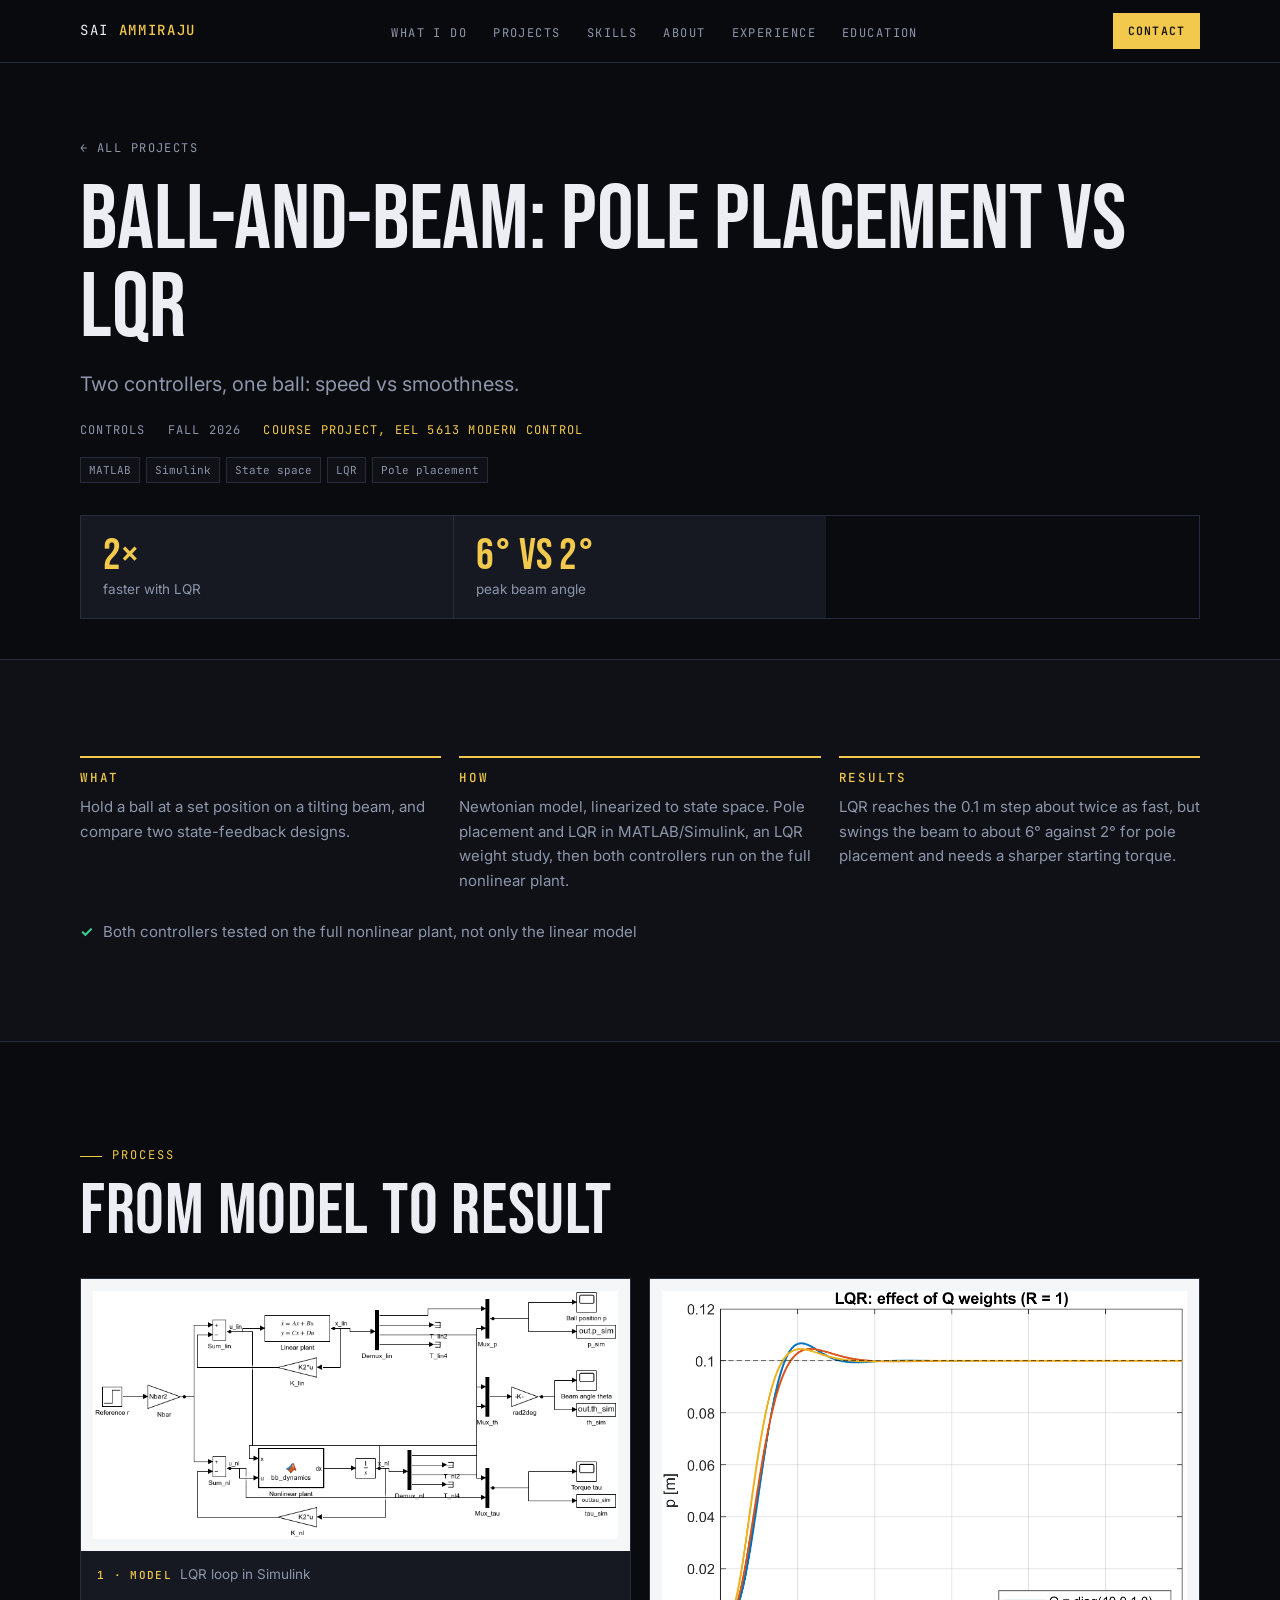
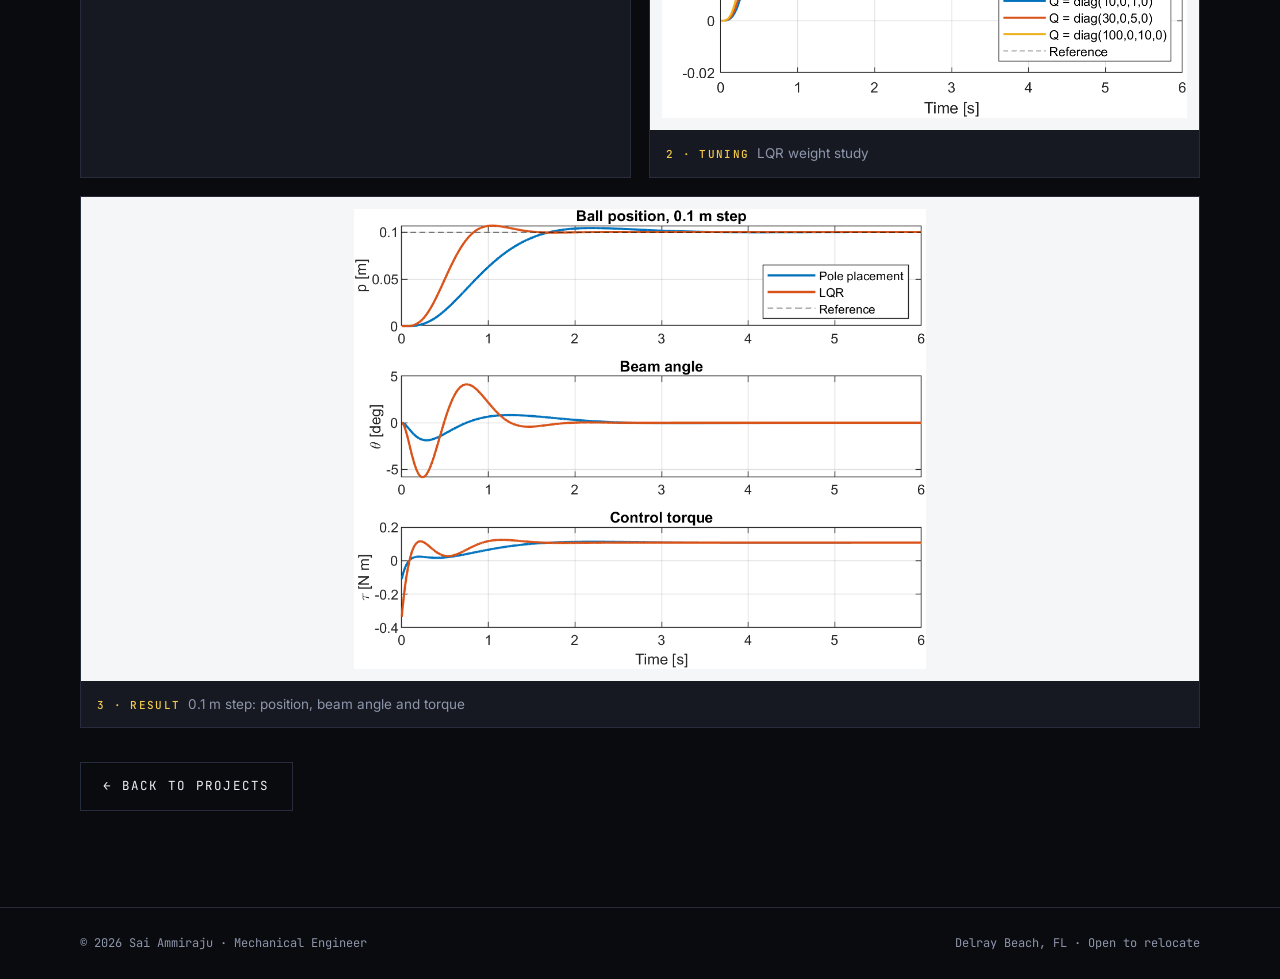
==== ballbeam.html @ 79380f09 "Add files via upload" ====
<!doctype html>
<html lang="en">
<head>
<meta charset="utf-8">
<meta name="viewport" content="width=device-width, initial-scale=1, viewport-fit=cover">
<title>Ball-and-beam: pole placement vs LQR · Sai Ammiraju</title>
<meta name="description" content="Two controllers, one ball: speed vs smoothness.">
<meta property="og:title" content="Ball-and-beam: pole placement vs LQR · Sai Ammiraju">
<meta property="og:description" content="Two controllers, one ball: speed vs smoothness.">
<link rel="preconnect" href="https://fonts.googleapis.com">
<link rel="preconnect" href="https://fonts.gstatic.com" crossorigin>
<link rel="stylesheet" href="https://fonts.googleapis.com/css2?family=Bebas+Neue&family=Inter:wght@300;400;500;600;700&family=JetBrains+Mono:wght@400;500&display=swap">
<link rel="stylesheet" href="style.css">
<link rel="icon" href="data:image/svg+xml,%3Csvg xmlns='http://www.w3.org/2000/svg' viewBox='0 0 32 32'%3E%3Crect width='32' height='32' fill='%230a0b0f'/%3E%3Ctext x='16' y='23' font-family='Arial' font-weight='700' font-size='17' text-anchor='middle' fill='%23f2c94c'%3ESA%3C/text%3E%3C/svg%3E">
</head>
<body>
<nav class="nav"><div class="wrap">
  <a class="brand" href="index.html">Sai <b>Ammiraju</b></a>
  <ul><li><a href="index.html#services">What I do</a></li><li><a href="index.html#projects">Projects</a></li><li><a href="index.html#skills">Skills</a></li><li><a href="index.html#about">About</a></li><li><a href="index.html#experience">Experience</a></li><li><a href="index.html#education">Education</a></li></ul>
  <a class="btn gold sm" href="index.html#contact">Contact</a>
</div></nav>

<header class="phead"><div class="wrap">
  <a class="back" href="index.html#projects">← All projects</a>
  <h1>Ball-and-beam: pole placement vs LQR</h1>
  <p class="hook">Two controllers, one ball: speed vs smoothness.</p>
  <div class="meta"><span>Controls</span><span>Fall 2026</span><span class="role">Course project, EEL 5613 Modern Control</span></div>
  <div class="tags" style="margin-top:16px"><span>MATLAB</span><span>Simulink</span><span>State space</span><span>LQR</span><span>Pole placement</span></div>
  <div class="kpis"><div class="kpi"><div class="n">2×</div><div class="l">faster with LQR</div></div><div class="kpi"><div class="n">6° vs 2°</div><div class="l">peak beam angle</div></div></div>
  
</div></header>
<section class="alt"><div class="wrap">
  <div class="whr">
    <div><h3>What</h3><p>Hold a ball at a set position on a tilting beam, and compare two state-feedback designs.</p></div>
    <div><h3>How</h3><p>Newtonian model, linearized to state space. Pole placement and LQR in MATLAB/Simulink, an LQR weight study, then both controllers run on the full nonlinear plant.</p></div>
    <div><h3>Results</h3><p>LQR reaches the 0.1 m step about twice as fast, but swings the beam to about 6° against 2° for pole placement and needs a sharper starting torque.</p></div>
  </div>
  
  <div class="checks"><div>Both controllers tested on the full nonlinear plant, not only the linear model</div></div>
</div></section>
<section><div class="wrap">
  <span class="eyebrow">Process</span>
  <h2 class="sec">From model to result</h2>
  <div class="process"><figure class=""><div class="fr"><img src="ballbeam_simulink.png" alt="LQR loop in Simulink" loading="lazy"></div><figcaption><b>1 · Model</b>LQR loop in Simulink</figcaption></figure><figure class=""><div class="fr"><img src="ballbeam_weights.png" alt="LQR weight study" loading="lazy"></div><figcaption><b>2 · Tuning</b>LQR weight study</figcaption></figure><figure class="wide"><div class="fr"><img src="ballbeam_pp_lqr.png" alt="0.1 m step: position, beam angle and torque" loading="lazy"></div><figcaption><b>3 · Result</b>0.1 m step: position, beam angle and torque</figcaption></figure></div>
  <div class="cta" style="margin-top:34px"><a class="btn" href="index.html#projects">← Back to projects</a></div>
</div></section>
<footer><div class="wrap"><span>© 2026 Sai Ammiraju · Mechanical Engineer</span><span>Delray Beach, FL · Open to relocate</span></div></footer>
</body>
</html>
---- style.css ----
/* Dark engineering portfolio: black ground, gold accent, condensed display type */
:root {
  --bg: #0a0b0f;
  --bg2: #0f1117;
  --surface: #161922;
  --surface2: #1c2030;
  --border: #272c3d;
  --accent: #f2c94c;
  --accent-ink: #14120a;
  --text: #eceef4;
  --muted: #8e96ab;
  --blue: #5aa2ff;
  --green: #3fcf8e;
  --display: "Bebas Neue", Impact, "Arial Narrow", sans-serif;
  --body: "Inter", system-ui, -apple-system, "Segoe UI", sans-serif;
  --mono: "JetBrains Mono", ui-monospace, Consolas, monospace;
  color-scheme: dark;
}
* { box-sizing: border-box; }
html { scroll-behavior: smooth; }
body { margin: 0; background: var(--bg); color: var(--text); font-family: var(--body); font-size: 16px; line-height: 1.65; -webkit-font-smoothing: antialiased; }
img, video { max-width: 100%; display: block; }
a { color: var(--accent); }
a:focus-visible, button:focus-visible { outline: 2px solid var(--accent); outline-offset: 3px; }
.wrap { max-width: 1160px; margin: 0 auto; padding-left: max(20px, env(safe-area-inset-left, 0px)); padding-right: max(20px, env(safe-area-inset-right, 0px)); }
.mono { font-family: var(--mono); }
.eyebrow { font-family: var(--mono); font-size: 12px; letter-spacing: .16em; text-transform: uppercase; color: var(--accent); display: inline-flex; align-items: center; gap: 10px; }
.eyebrow::before { content: ""; width: 22px; height: 1px; background: var(--accent); }
h1, h2, h3 { margin: 0; line-height: 1; font-weight: 400; }
h2.sec { font-family: var(--display); font-size: clamp(44px, 7vw, 72px); letter-spacing: .01em; margin-top: 10px; }
.lead { color: var(--muted); max-width: 58ch; margin: 12px 0 0; }
section { padding-block: 96px; border-top: 1px solid var(--border); }
section.alt { background: var(--bg2); }

/* Nav */
.nav { position: sticky; top: 0; z-index: 20; background: rgba(10, 11, 15, .88); backdrop-filter: blur(10px); border-bottom: 1px solid var(--border); }
.nav .wrap { display: flex; align-items: center; justify-content: space-between; gap: 16px; height: 62px; }
.brand { font-family: var(--mono); font-size: 14px; letter-spacing: .12em; color: var(--text); text-decoration: none; text-transform: uppercase; }
.brand b { color: var(--accent); font-weight: 500; }
.nav ul { display: flex; gap: 26px; list-style: none; margin: 0; padding: 0; }
.nav ul a { color: var(--muted); text-decoration: none; font-family: var(--mono); font-size: 12px; letter-spacing: .12em; text-transform: uppercase; }
.nav ul a:hover { color: var(--text); }
.btn { display: inline-flex; align-items: center; gap: 8px; font-family: var(--mono); font-size: 12.5px; letter-spacing: .1em; text-transform: uppercase; text-decoration: none; padding: 13px 22px; border: 1px solid var(--border); color: var(--text); background: transparent; cursor: pointer; transition: border-color .15s, background .15s; }
.btn:hover { border-color: var(--accent); }
.btn.gold { background: var(--accent); color: var(--accent-ink); border-color: var(--accent); font-weight: 600; }
.btn.gold:hover { background: #ffd866; }
.btn.sm { padding: 8px 14px; font-size: 11.5px; }
@media (max-width: 900px) { .nav ul { display: none; } }

/* Hero */
.hero { padding-block: 90px 80px; position: relative; overflow: hidden; border-top: 0; }
.hero::before { content: ""; position: absolute; inset: -20% -10% auto auto; width: 620px; height: 620px; background: radial-gradient(circle, rgba(242,201,76,.10), transparent 62%); pointer-events: none; }
.hero .wrap { display: grid; grid-template-columns: minmax(0, 1.25fr) minmax(0, .75fr); gap: 40px; align-items: center; position: relative; }
.badge { display: inline-flex; align-items: center; gap: 8px; font-family: var(--mono); font-size: 11.5px; letter-spacing: .12em; text-transform: uppercase; color: var(--accent); border: 1px solid rgba(242,201,76,.35); background: rgba(242,201,76,.06); padding: 7px 12px; }
.badge i { width: 7px; height: 7px; border-radius: 50%; background: var(--green); box-shadow: 0 0 0 4px rgba(63,207,142,.15); }
.hero h1 { font-family: var(--display); font-size: clamp(76px, 13vw, 150px); line-height: .88; letter-spacing: .01em; margin-top: 26px; }
.hero h1 span { display: block; color: var(--accent); }
.hero .role { font-size: clamp(20px, 2.6vw, 27px); color: var(--muted); letter-spacing: .06em; margin-top: 22px; font-weight: 300; }
.hero p.intro { max-width: 54ch; color: var(--muted); margin: 22px 0 0; }
.hero p.intro b { color: var(--text); font-weight: 600; }
.cta { display: flex; flex-wrap: wrap; gap: 12px; margin-top: 30px; }
.stats { display: flex; flex-wrap: wrap; gap: 18px 44px; margin-top: 44px; padding-top: 26px; border-top: 1px solid var(--border); }
.stat .n { font-family: var(--display); font-size: 46px; line-height: 1; font-variant-numeric: tabular-nums; }
.stat .n sup { color: var(--accent); font-size: 22px; vertical-align: top; }
.stat .l { font-family: var(--mono); font-size: 11px; letter-spacing: .12em; text-transform: uppercase; color: var(--muted); }

/* Tool orbit */
.orbit { position: relative; width: 100%; max-width: 380px; aspect-ratio: 1; margin: 0 auto; }
.orbit .ring { position: absolute; inset: 8%; border: 1px dashed var(--border); border-radius: 50%; }
.orbit .ring.in { inset: 30%; border-style: solid; }
.orbit .core { position: absolute; inset: 38%; border-radius: 50%; background: var(--surface); border: 1px solid var(--border); display: grid; place-items: center; text-align: center; }
.orbit .core b { font-family: var(--display); font-size: 30px; color: var(--accent); line-height: .9; }
.orbit .core small { font-family: var(--mono); font-size: 9.5px; letter-spacing: .12em; color: var(--muted); text-transform: uppercase; }
.orbit .spin { position: absolute; inset: 0; animation: spin 60s linear infinite; }
.tool { position: absolute; transform: translate(-50%, -50%); }
.tool span { display: block; font-family: var(--mono); font-size: 11.5px; padding: 6px 10px; background: var(--surface2); border: 1px solid var(--border); color: var(--text); white-space: nowrap; animation: spin 60s linear infinite reverse; }
@keyframes spin { to { transform: rotate(360deg); } }
@media (prefers-reduced-motion: reduce) { .orbit .spin, .tool span { animation: none; } html { scroll-behavior: auto; } }

/* Services */
.services { display: grid; grid-template-columns: repeat(4, minmax(0, 1fr)); margin-top: 44px; border: 1px solid var(--border); }
.svc { padding: 28px 24px; border-right: 1px solid var(--border); display: grid; gap: 12px; align-content: start; background: var(--surface); }
.svc:last-child { border-right: 0; }
.svc .ic { width: 38px; height: 38px; display: grid; place-items: center; border: 1px solid var(--border); color: var(--accent); }
.svc h3 { font-size: 18px; font-weight: 600; line-height: 1.25; }
.svc p { margin: 0; color: var(--muted); font-size: 14.5px; }
.tags { display: flex; flex-wrap: wrap; gap: 6px; }
.tags span { font-family: var(--mono); font-size: 11px; padding: 3px 8px; border: 1px solid var(--border); color: var(--muted); background: var(--bg2); }

/* Projects */
.p-top { display: flex; flex-wrap: wrap; align-items: flex-end; justify-content: space-between; gap: 20px; }
.filters { display: flex; flex-wrap: wrap; gap: 6px; }
.filters button { font-family: var(--mono); font-size: 11.5px; letter-spacing: .1em; text-transform: uppercase; padding: 8px 14px; border: 1px solid var(--border); background: transparent; color: var(--muted); cursor: pointer; }
.filters button[aria-pressed="true"] { background: var(--accent); color: var(--accent-ink); border-color: var(--accent); font-weight: 600; }
.grid { display: grid; grid-template-columns: repeat(3, minmax(0, 1fr)); gap: 18px; margin-top: 36px; }
.card { background: var(--surface); border: 1px solid var(--border); display: grid; grid-template-rows: auto 1fr; text-decoration: none; color: var(--text); transition: border-color .15s, transform .15s; }
.card:hover { border-color: var(--accent); transform: translateY(-3px); }
.card.big { grid-column: span 2; }
.card .thumb { position: relative; aspect-ratio: 16 / 10; background: #f4f6f8; overflow: hidden; border-bottom: 1px solid var(--border); }
.card.big .thumb { aspect-ratio: 16 / 8; }
.card .thumb img { width: 100%; height: 100%; object-fit: contain; padding: 10px; }
.card .thumb img.cover { object-fit: cover; padding: 0; }
.card .cat { position: absolute; top: 12px; right: 12px; font-family: var(--mono); font-size: 10.5px; letter-spacing: .12em; text-transform: uppercase; background: rgba(10,11,15,.85); color: var(--accent); padding: 4px 8px; border: 1px solid var(--border); }
.card .body { padding: 20px 22px 22px; display: grid; gap: 10px; align-content: start; }
.card h3 { font-size: 19px; font-weight: 600; line-height: 1.3; }
.card p { margin: 0; color: var(--muted); font-size: 14.5px; }
.card .hl { font-family: var(--display); font-size: 30px; color: var(--accent); line-height: 1; }
.card .more { font-family: var(--mono); font-size: 11.5px; letter-spacing: .12em; text-transform: uppercase; color: var(--accent); }
.card[hidden] { display: none; }

/* Skills */
.skills { display: grid; grid-template-columns: minmax(0, 1.1fr) minmax(0, .9fr); gap: 48px; margin-top: 44px; }
.sgroup { margin-bottom: 28px; }
.sgroup h4 { margin: 0 0 12px; font-family: var(--mono); font-size: 11.5px; letter-spacing: .14em; text-transform: uppercase; color: var(--muted); font-weight: 500; }
.srow { border-left: 2px solid var(--accent); padding: 4px 0 4px 14px; margin-bottom: 12px; }
.srow b { display: block; font-size: 15px; }
.srow span { color: var(--muted); font-size: 13.5px; }
.toolgrid { display: grid; grid-template-columns: repeat(3, minmax(0, 1fr)); gap: 10px; }
.toolbox { background: var(--surface); border: 1px solid var(--border); padding: 16px 10px; text-align: center; display: grid; gap: 6px; }
.toolbox b { font-family: var(--display); font-size: 24px; letter-spacing: .03em; color: var(--text); font-weight: 400; }
.toolbox span { font-family: var(--mono); font-size: 10.5px; color: var(--muted); text-transform: uppercase; letter-spacing: .08em; }
.chips { display: flex; flex-wrap: wrap; gap: 8px; margin-top: 18px; }
.chips span { font-size: 13px; padding: 6px 12px; border: 1px solid var(--border); background: var(--surface); }

/* About */
.about { display: grid; grid-template-columns: minmax(0, 340px) minmax(0, 1fr); gap: 48px; margin-top: 44px; align-items: start; }
.profile { background: var(--surface); border: 1px solid var(--border); padding: 28px; display: grid; gap: 16px; }
.avatar { width: 84px; height: 84px; border-radius: 50%; background: var(--surface2); border: 2px solid var(--accent); display: grid; place-items: center; font-family: var(--display); font-size: 36px; color: var(--accent); overflow: hidden; }
.avatar img { width: 100%; height: 100%; object-fit: cover; }
.profile h3 { font-size: 20px; font-weight: 600; }
.profile .sub { font-family: var(--mono); font-size: 11px; letter-spacing: .12em; color: var(--accent); text-transform: uppercase; }
.facts { list-style: none; margin: 0; padding: 0; display: grid; gap: 10px; font-size: 14px; color: var(--muted); }
.facts li { display: flex; gap: 10px; }
.facts li::before { content: "▸"; color: var(--accent); }
.about h2.sec { margin-top: 0; }
.about p { color: var(--muted); max-width: 64ch; }
.about p b { color: var(--text); }
.pillars { display: grid; grid-template-columns: repeat(2, minmax(0, 1fr)); gap: 12px; margin-top: 24px; }
.pillar { border: 1px solid var(--border); background: var(--surface); padding: 16px 18px; }
.pillar b { display: block; font-size: 15px; margin-bottom: 4px; }
.pillar span { color: var(--muted); font-size: 13.5px; }

/* Timeline */
.timeline { margin-top: 44px; border-left: 1px solid var(--border); margin-left: 6px; display: grid; gap: 36px; }
.ti { position: relative; padding-left: 30px; }
.ti::before { content: ""; position: absolute; left: -6px; top: 6px; width: 11px; height: 11px; background: var(--accent); border-radius: 50%; box-shadow: 0 0 0 5px rgba(242,201,76,.12); }
.ti .when { font-family: var(--mono); font-size: 11.5px; letter-spacing: .12em; text-transform: uppercase; color: var(--accent); }
.ti h3 { font-size: 21px; font-weight: 600; margin-top: 6px; line-height: 1.3; }
.ti .org { color: var(--muted); font-size: 14.5px; margin-top: 2px; }
.ti ul { margin: 10px 0 0; padding-left: 18px; color: var(--muted); font-size: 14.5px; max-width: 72ch; }
.ti .tags { margin-top: 12px; }

/* Contact */
.contact { display: grid; grid-template-columns: minmax(0, 1.2fr) minmax(0, .8fr); gap: 48px; align-items: center; }
.contact h2 { font-family: var(--display); font-size: clamp(54px, 9vw, 96px); line-height: .92; }
.contact h2 span { color: var(--accent); display: block; }
.contact p { color: var(--muted); max-width: 52ch; }
.links { display: grid; gap: 10px; }
.link { display: flex; align-items: center; gap: 14px; padding: 16px 18px; background: var(--surface); border: 1px solid var(--border); text-decoration: none; color: var(--text); }
.link:hover { border-color: var(--accent); }
.link .k { font-family: var(--mono); font-size: 10.5px; letter-spacing: .12em; text-transform: uppercase; color: var(--muted); display: block; }
.link .ico { width: 34px; height: 34px; display: grid; place-items: center; background: var(--bg2); border: 1px solid var(--border); color: var(--accent); font-family: var(--mono); font-size: 12px; flex: none; }
.open { margin-top: 18px; display: inline-flex; align-items: center; gap: 8px; font-family: var(--mono); font-size: 11.5px; color: var(--green); border: 1px solid rgba(63,207,142,.35); padding: 6px 12px; }

footer { border-top: 1px solid var(--border); padding-block: 26px; }
footer .wrap { display: flex; flex-wrap: wrap; justify-content: space-between; gap: 10px; font-family: var(--mono); font-size: 12px; color: var(--muted); }

/* Project detail pages */
.phead { padding-block: 70px 40px; border-top: 0; }
.back { font-family: var(--mono); font-size: 12px; letter-spacing: .12em; text-transform: uppercase; color: var(--muted); text-decoration: none; }
.back:hover { color: var(--accent); }
.phead h1 { font-family: var(--display); font-size: clamp(48px, 8vw, 92px); line-height: .95; margin-top: 18px; }
.phead .hook { font-size: 20px; color: var(--muted); max-width: 60ch; margin-top: 16px; }
.meta { display: flex; flex-wrap: wrap; gap: 8px 22px; margin-top: 20px; font-family: var(--mono); font-size: 12px; letter-spacing: .1em; text-transform: uppercase; color: var(--muted); }
.meta .role { color: var(--accent); }
.kpis { display: grid; grid-template-columns: repeat(3, minmax(0, 1fr)); border: 1px solid var(--border); margin-top: 32px; }
.kpi { padding: 18px 22px; border-right: 1px solid var(--border); background: var(--surface); }
.kpi:last-child { border-right: 0; }
.kpi .n { font-family: var(--display); font-size: 44px; color: var(--accent); line-height: 1; }
.kpi .l { color: var(--muted); font-size: 13.5px; }
.pvideo { margin-top: 32px; border: 1px solid var(--border); background: #000; }
.pvideo video { width: 100%; aspect-ratio: 16/9; }
.whr { display: grid; grid-template-columns: repeat(3, minmax(0, 1fr)); gap: 18px; }
.whr div { border-top: 2px solid var(--accent); padding-top: 14px; }
.whr h3 { font-family: var(--mono); font-size: 12.5px; letter-spacing: .14em; text-transform: uppercase; color: var(--accent); font-weight: 500; }
.whr p { color: var(--muted); font-size: 15px; margin: 10px 0 0; }
.process { display: grid; grid-template-columns: repeat(2, minmax(0, 1fr)); gap: 18px; margin-top: 30px; }
.process figure { margin: 0; background: var(--surface); border: 1px solid var(--border); }
.process figure.wide { grid-column: 1 / -1; }
.process .fr { background: #f4f6f8; padding: 12px; display: grid; place-items: center; }
.process .fr img { max-height: 460px; width: auto; }
.process figcaption { padding: 12px 16px; font-size: 13.5px; color: var(--muted); }
.process figcaption b { font-family: var(--mono); font-size: 11px; letter-spacing: .12em; text-transform: uppercase; color: var(--accent); margin-right: 8px; font-weight: 500; }
.tbl { overflow-x: auto; margin-top: 26px; border: 1px solid var(--border); }
.tbl table { width: 100%; border-collapse: collapse; font-size: 14.5px; font-variant-numeric: tabular-nums; }
.tbl th, .tbl td { padding: 11px 16px; text-align: left; border-bottom: 1px solid var(--border); white-space: nowrap; }
.tbl th { font-family: var(--mono); font-size: 11px; letter-spacing: .1em; text-transform: uppercase; color: var(--muted); background: var(--surface); font-weight: 500; }
.checks { margin-top: 26px; display: grid; gap: 8px; }
.checks div { display: flex; gap: 10px; color: var(--muted); font-size: 15px; }
.checks div::before { content: "✓"; color: var(--green); font-weight: 700; }

@media (max-width: 900px) {
  .hero .wrap, .skills, .about, .contact { grid-template-columns: minmax(0, 1fr); }
  .orbit { max-width: 300px; }
  .services { grid-template-columns: repeat(2, minmax(0, 1fr)); }
  .svc:nth-child(2) { border-right: 0; }
  .svc:nth-child(-n+2) { border-bottom: 1px solid var(--border); }
  .grid { grid-template-columns: repeat(2, minmax(0, 1fr)); }
  .whr { grid-template-columns: minmax(0, 1fr); }
  section { padding-block: 72px; }
}
@media (max-width: 600px) {
  .services, .grid, .process, .pillars, .kpis { grid-template-columns: minmax(0, 1fr); }
  .svc { border-right: 0; border-bottom: 1px solid var(--border); }
  .card.big { grid-column: auto; }
  .card.big .thumb { aspect-ratio: 16 / 10; }
  .kpi { border-right: 0; border-bottom: 1px solid var(--border); }
  .toolgrid { grid-template-columns: repeat(2, minmax(0, 1fr)); }
  .stats { gap: 18px 30px; }
}
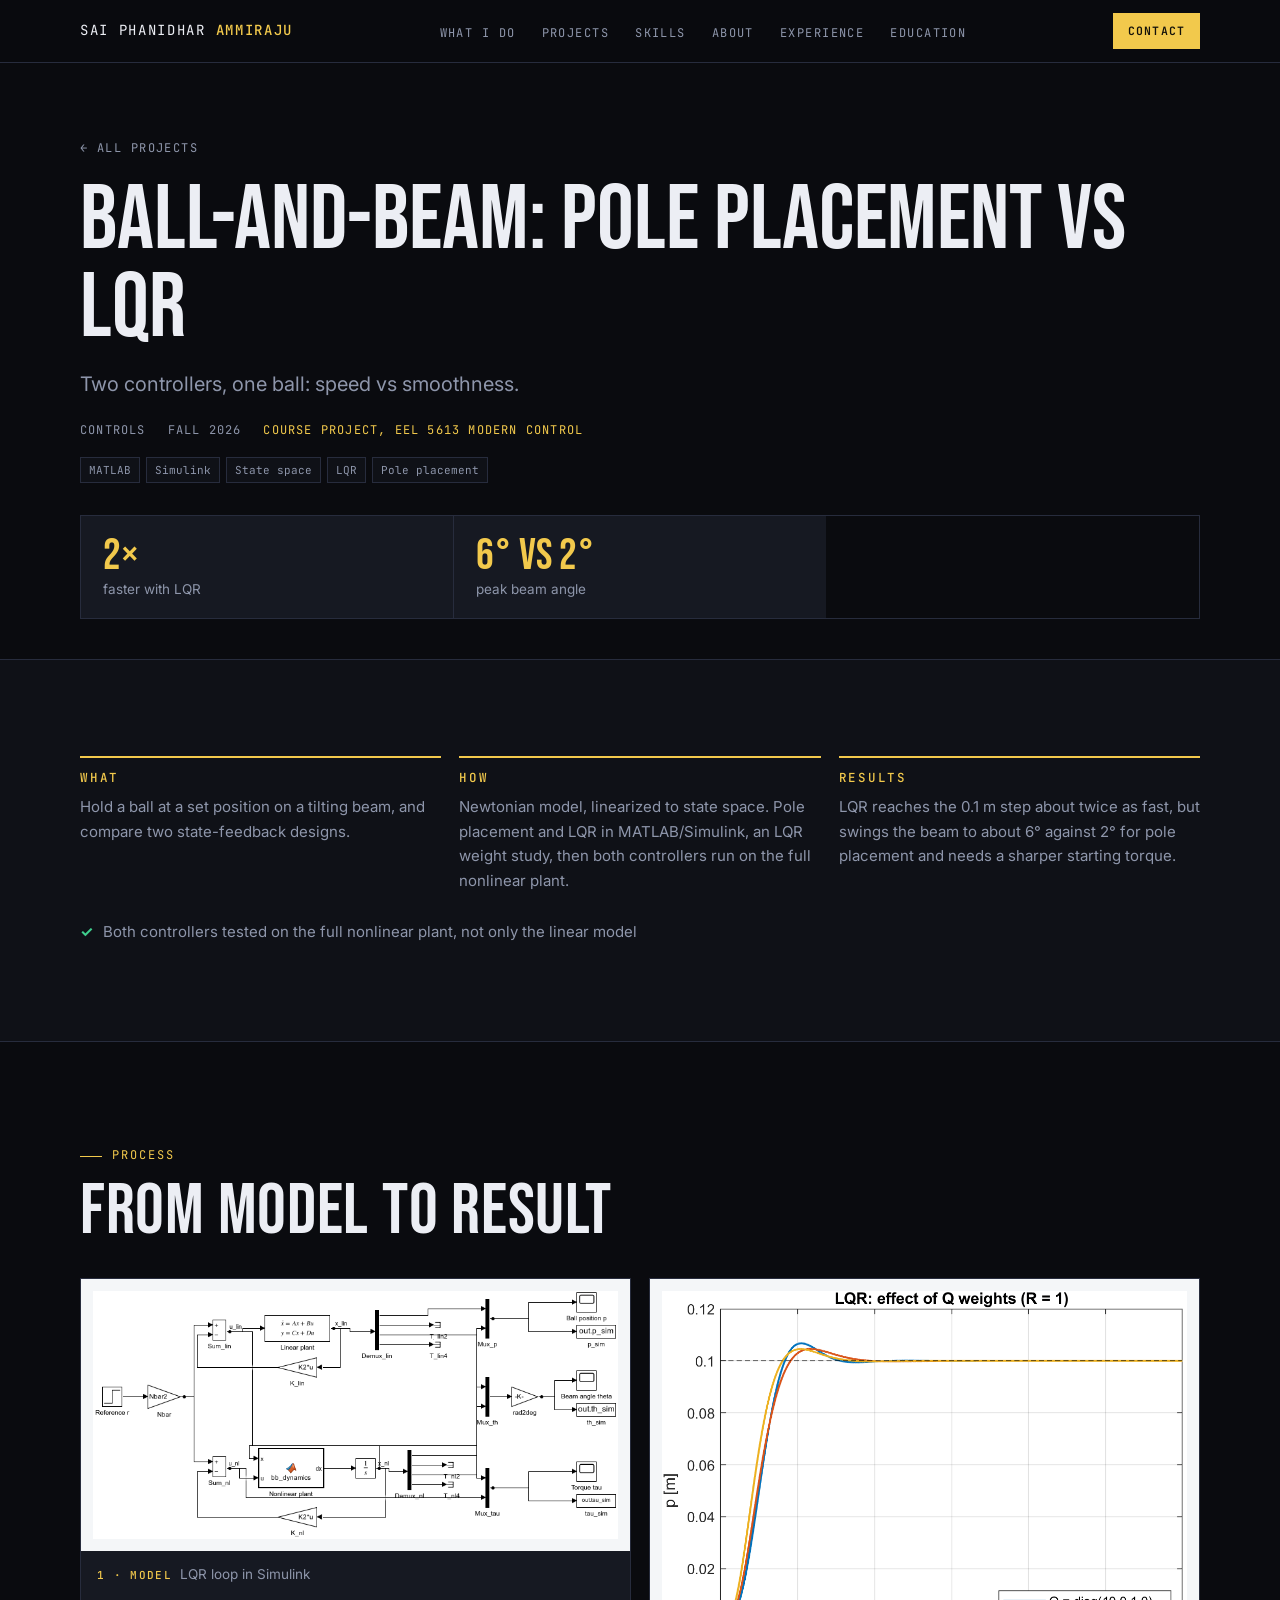
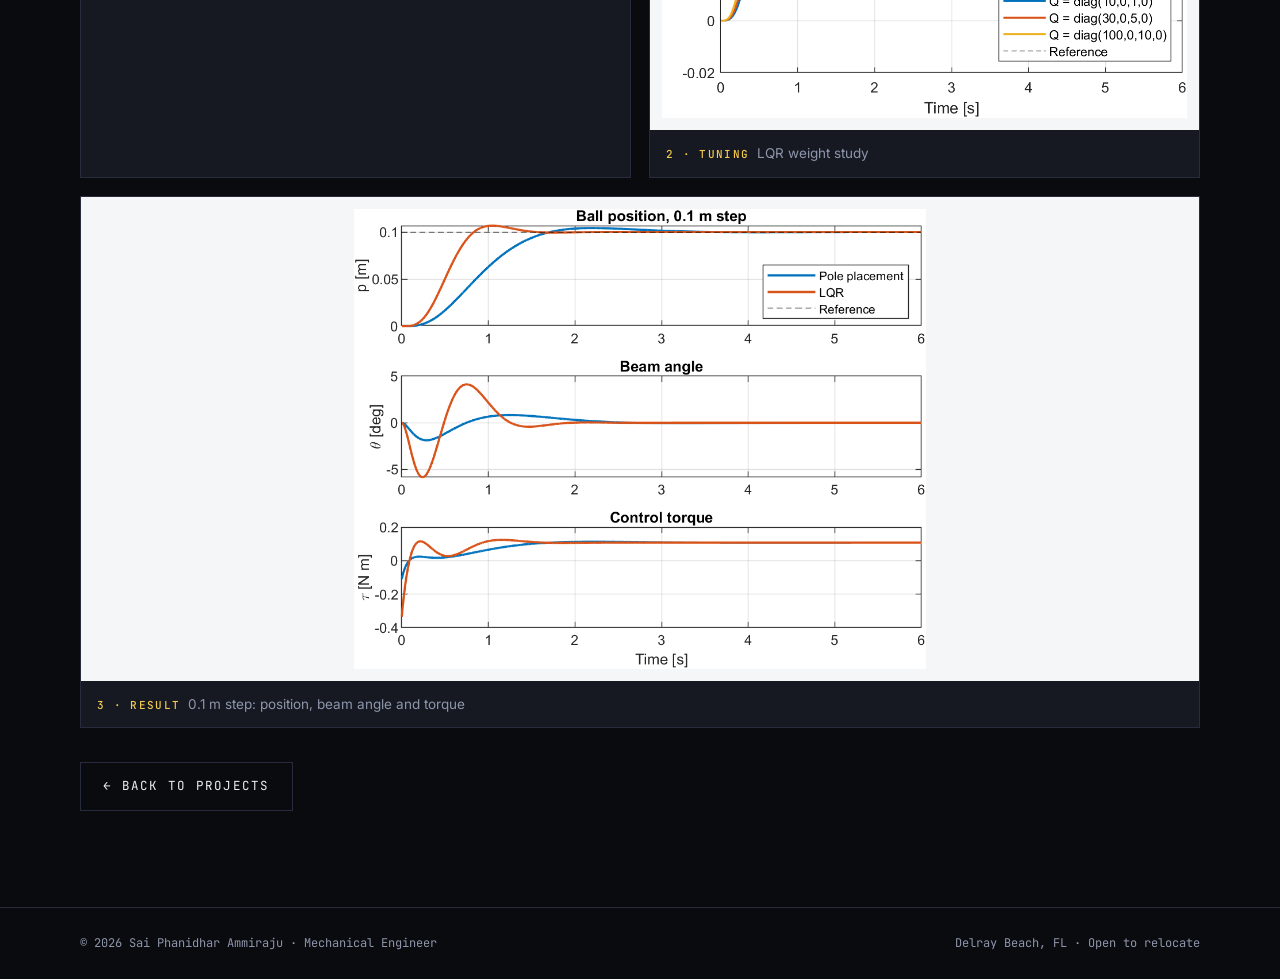
==== commit 8288cc00: "Update ballbeam.html" ====
--- a/ballbeam.html
+++ b/ballbeam.html
@@ -3,9 +3,9 @@
 <head>
 <meta charset="utf-8">
 <meta name="viewport" content="width=device-width, initial-scale=1, viewport-fit=cover">
-<title>Ball-and-beam: pole placement vs LQR · Sai Ammiraju</title>
+<title>Ball-and-beam: pole placement vs LQR · Sai Phanidhar Ammiraju</title>
 <meta name="description" content="Two controllers, one ball: speed vs smoothness.">
-<meta property="og:title" content="Ball-and-beam: pole placement vs LQR · Sai Ammiraju">
+<meta property="og:title" content="Ball-and-beam: pole placement vs LQR · Sai Phanidhar Ammiraju">
 <meta property="og:description" content="Two controllers, one ball: speed vs smoothness.">
 <link rel="preconnect" href="https://fonts.googleapis.com">
 <link rel="preconnect" href="https://fonts.gstatic.com" crossorigin>
@@ -15,7 +15,7 @@
 </head>
 <body>
 <nav class="nav"><div class="wrap">
-  <a class="brand" href="index.html">Sai <b>Ammiraju</b></a>
+  <a class="brand" href="index.html">Sai Phanidhar <b>Ammiraju</b></a>
   <ul><li><a href="index.html#services">What I do</a></li><li><a href="index.html#projects">Projects</a></li><li><a href="index.html#skills">Skills</a></li><li><a href="index.html#about">About</a></li><li><a href="index.html#experience">Experience</a></li><li><a href="index.html#education">Education</a></li></ul>
   <a class="btn gold sm" href="index.html#contact">Contact</a>
 </div></nav>
@@ -44,6 +44,6 @@
   <div class="process"><figure class=""><div class="fr"><img src="ballbeam_simulink.png" alt="LQR loop in Simulink" loading="lazy"></div><figcaption><b>1 · Model</b>LQR loop in Simulink</figcaption></figure><figure class=""><div class="fr"><img src="ballbeam_weights.png" alt="LQR weight study" loading="lazy"></div><figcaption><b>2 · Tuning</b>LQR weight study</figcaption></figure><figure class="wide"><div class="fr"><img src="ballbeam_pp_lqr.png" alt="0.1 m step: position, beam angle and torque" loading="lazy"></div><figcaption><b>3 · Result</b>0.1 m step: position, beam angle and torque</figcaption></figure></div>
   <div class="cta" style="margin-top:34px"><a class="btn" href="index.html#projects">← Back to projects</a></div>
 </div></section>
-<footer><div class="wrap"><span>© 2026 Sai Ammiraju · Mechanical Engineer</span><span>Delray Beach, FL · Open to relocate</span></div></footer>
+<footer><div class="wrap"><span>© 2026 Sai Phanidhar Ammiraju · Mechanical Engineer</span><span>Delray Beach, FL · Open to relocate</span></div></footer>
 </body>
 </html>
